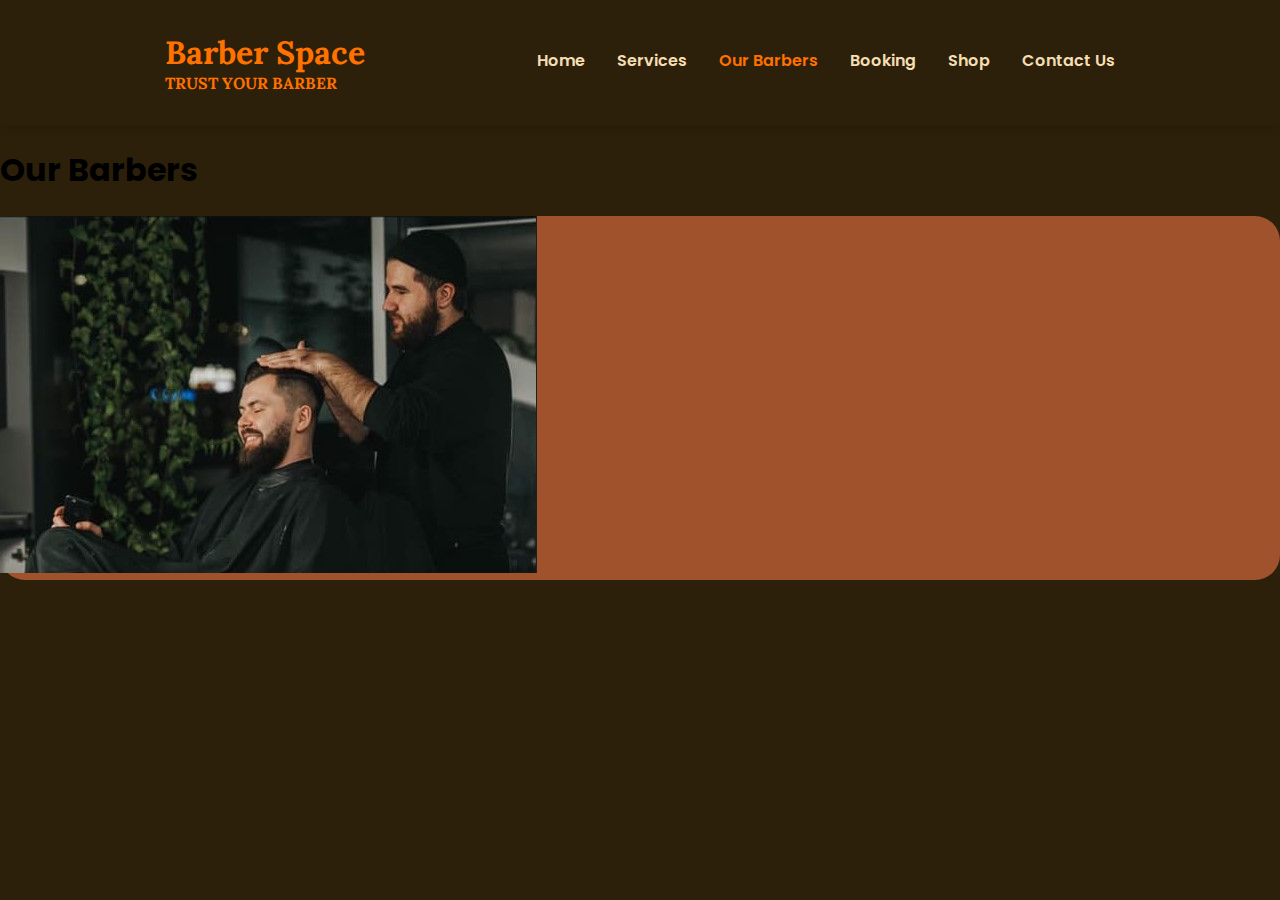
==== barbers.html @ 5543d582 "Start barbers page" ====
<!DOCTYPE html>
<html lang="en">
<head>
    <meta charset="UTF-8">
    <meta http-equiv="X-UA-Compatible" content="IE=edge">
    <meta name="viewport" content="width=device-width, initial-scale=1.0">
    <title>Barber Space</title>
    <link rel="stylesheet" href="style.css">
</head>
<body>
    <header class="header">
        <div class="container container-nav">
            <div class="site-title">
              <h1>Barber Space</h1>
              <p class="catchphrase">Trust your barber</p>
            </div>
            <!--Navigation links-->
            <nav>
                <ul>    
                    <li><a href="index.html">Home</a></li>
                    <li><a href="services.html">Services</a></li>
                    <li><a href="barbers.html" class="current-page">Our Barbers</a></li>
                    <li><a href="booking.html">Booking</a></li>
                    <li><a href="shop.html">Shop</a></li>
                    <li><a href="contacts.html">Contact Us</a></li>
                </ul>
             </nav>
        </div>
    </header>
    <main class="barbers">
        <sectction>
            <div class="row">
                <h1>Our Barbers</h1>
            </div>
            <div class="row">
                <div class="column">
                    <div class="card">
                        <div class="img-barbers">
                            <img src="img/ArtemShilman.jpg" alt="">
                        </div>
                    </div>
                </div>
            </div>
        </sectction>
    </main>
</body>
</html>
---- style.css ----
/*Fonts*/
@import url('https://fonts.googleapis.com/css2?family=Lora:wght@400;500;600;700&display=swap');
@import url('https://fonts.googleapis.com/css2?family=Poppins:wght@100;200;300;400;500;600;700;800;900&display=swap');

/*Header*/
* {
    box-sizing: border-box;
}

body {
    margin: 0;
    padding: 0;
    font-family: "poppins", sans-serif;
    height: 100vh;
    background-color: #2c200a;
}

.site-title h1{
    font-weight: 700;
    font-family: "lora", "san-serif";
    color: #ff7200;
    font-size: 2rem;
    margin: 0;
}

.catchphrase {
    font-weight: 700;
    font-family: "lora", "san-serif";
    color: #ff7200;
    font-size: 1rem;
    margin: 0;
    text-transform: uppercase;
}

.container {
    width: 90%;
    max-width: 950px;
    margin: 0 auto;
}

.container-nav {
    display: flex;
    justify-content: space-between;
}

header {
    background-color: bla;
    padding: 2em 0;
    box-shadow: 0 4px 8px 0 rgba(22, 22, 22, 0.19);
}

@media (max-width: 675px) {
    .container-nav {
        flex-direction: column;
    }

    header {
        text-align: center;
    }
}

nav ul {
    list-style-type: none;
    padding: 0;
    display: flex;
    justify-content: center;
}

nav li {
    margin-left: 2em;
}

nav a {
    text-decoration: none;
    color: wheat;
    font-weight: 600;
    text-transform: capitalize;
    padding: 2em 0;
}

nav a:hover,
nav a:focus {
    color: beige;
}

.current-page {
    color:#ff7200;
}

.current-page:hover {
    color:#ff7200;
}

@media (max-width: 675px) {
    nav ul {
        flex-direction: column;
    }
    nav li {
        margin: 0.5em 0;
    }
}

/*Home page*/
.overlay {
    position: absolute;
    height: 100%;
    width: 100%;
    top: 0;
    left: 0;
    background: rgba(0, 0, 0, 0.15);
    color: white;
    display: flex;
    align-items: center;
    justify-content: center;
    flex-direction: column;
}

.landing-text {
    display: table-cell;
    text-align: center;
    vertical-align: middle;
}

.landing-text h3 {
    font-weight: 700;
    color: white;
    font-family: "Lora", sans-serif;
}

.landing-text h1 {
    font-size: 450%;
    font-weight: 700;
    color: white;
    font-family: "Lora", sans-serif;
    padding-bottom: 0;
    margin: 0 0;
}

@media (max-width: 675px) {
    .landing-text h1 {
        font-size: 260%;
    }
}

.btn-hire {
    background-color:#57321c;
    border: none;
    color: white;
    padding: 15px 32px;
    text-align: center;
    text-decoration: none;
    display: inline-block;
    font-size: 15px;
    margin: 4px 2px;
    cursor: pointer;
    border-radius: 43px;
    transition: all 0.3s ease;
}

.btn-hire:hover,
.btn-hire:focus {
    background-color: #ff7200;
}

@media (max-width: 800px) {
    .btn-hire {
        padding: 8px 16px;
    }
}

#hr-main {
    width: 100%;
    height: 5px;
    border-radius: 1rem;
    background-color: white;
    margin-bottom: 8px;
}

/*Services*/
.slider {
    min-height: 100vh;
    display: flex;
    align-items: center;
    justify-content: center;
    background-color: beige;
}

.card-image {
    position: relative;
    height: 150px;
    width: 150px;
    border-radius: 50%;
    background: white;
    padding: 3px;
}

.card-image .card-img {
    height: 100%;
    width: 100%;
    object-fit: cover;
    border-radius: 50%;
    border: 4px solid black;
}

.card {
    border-radius: 25px;
    background-color:sienna;
}

.slide-content {
    margin: 0 40px;
    background-color: beige;
    overflow: hidden;
    border-radius: 25px;
}

.image-content,
.card-content {
    padding: 10px 14px;
    display: flex;
    flex-direction: column;
    align-items: center;
}

.service {
    font-size: 20px;
    font-weight: 500;
    color: white;
}

.price {
    font-size: 15px;
    color: white;
    text-align: center;
}

.image-content {
    row-gap: 5px;
    position: relative;
    padding: 25px 0;
}

.button-service {
    border: none;
    font-size: 16px;
    color: white;
    padding: 8px 16px;
    background-color: #57321c;
    border-radius: 6px;
    margin: 14px;
    cursor: pointer;
    transition: all 0.3s ease;
}

.button-service:hover {
    background:#ff7200;
}

.overlay-servicers {
    position: absolute;
    height: 100%;
    width: 100%;
    background-color:#57321c;
    left: 0;
    top: 0;
    border-radius: 25px 25px 0 25px;
}

.overlay-servicers::before,
.overlay-servicers::after {
    position: absolute;
    content: '';
    height: 40px;
    width: 40px;
    background-color: #57321c;
    right: 0;
    bottom: -40px;
}

.overlay-servicers::after {
    border-radius: 0 25px 0 0;
    background-color: sienna;
}

.slide-container {
    max-width: 1120px;
    width: 100%;
    background-color: beige;
    padding: 40px 0;
}

.swiper-navBtn {
    color: black;
}

.swiper-navBtn:hover {
    color:#ff7200;
    transition: all 0.3s ease;
}

.swiper-navBtn::before,
.swiper-navBtn::after {
    font-size: 40px;
} 

.swiper-button-next {
    right: 0;
}

.swiper-button-prev {
    left: 0;
}

.swiper-pagination-bullet {
    background-color: black;
    opacity: 1;
}

.swiper-pagination-bullet-active {
    background-color: wheat;
}

@media screen and (max-width: 768px) {
    .swiper-navBtn {
        display: none;
    }
    .slider-content {
        margin: 0 10px;
    }
}

/*Barbers page*/
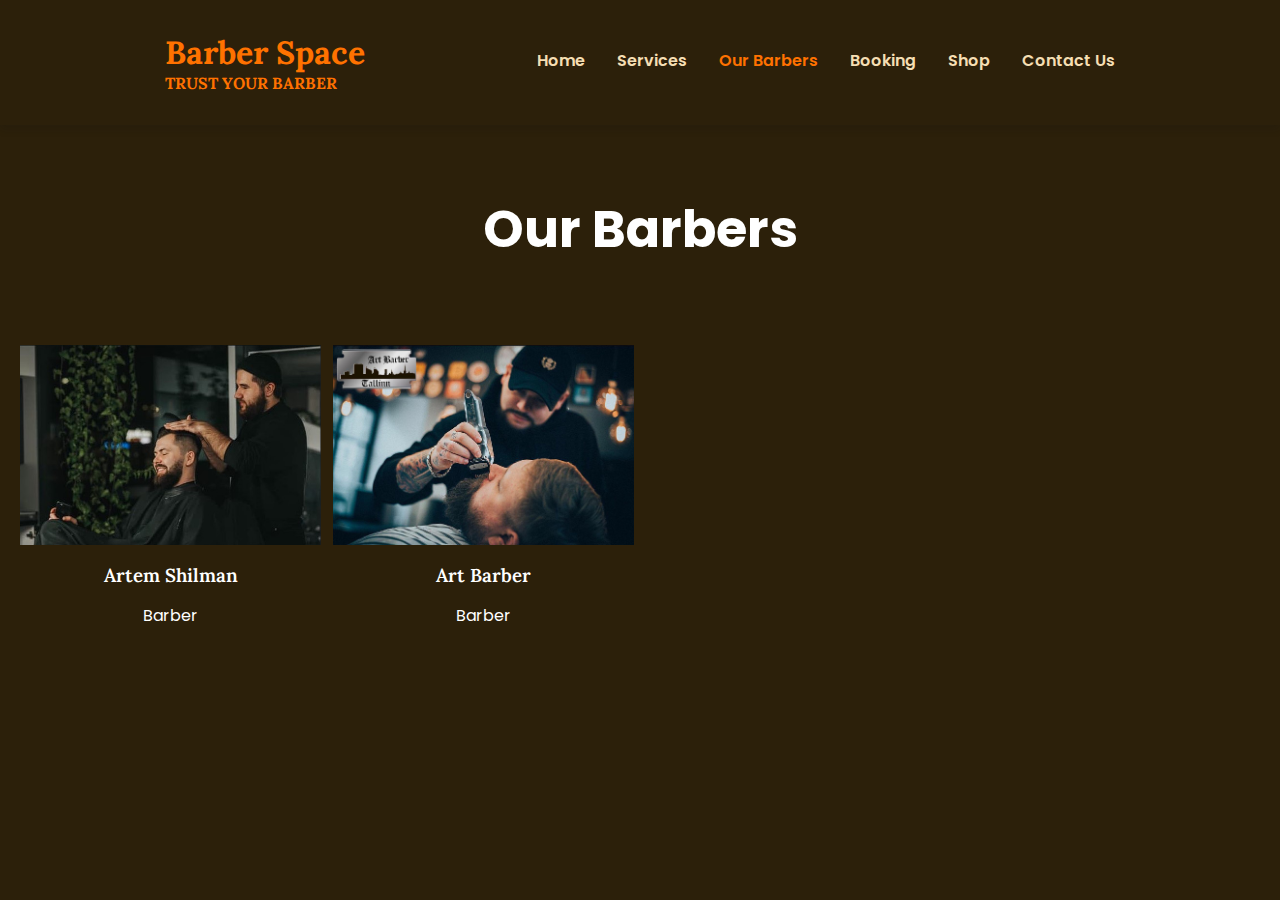
==== commit e7c72377: "Added barber page" ====
--- a/barbers.html
+++ b/barbers.html
@@ -5,7 +5,7 @@
     <meta http-equiv="X-UA-Compatible" content="IE=edge">
     <meta name="viewport" content="width=device-width, initial-scale=1.0">
     <title>Barber Space</title>
-    <link rel="stylesheet" href="style.css">
+    <link rel="stylesheet" href="CSS/style.css">
 </head>
 <body>
     <header class="header">
@@ -27,21 +27,27 @@
              </nav>
         </div>
     </header>
-    <main class="barbers">
-        <sectction>
-            <div class="row">
+    <main class="team">
+        <div class="team-container">
+            <div class="team-header">
                 <h1>Our Barbers</h1>
             </div>
-            <div class="row">
-                <div class="column">
-                    <div class="card">
-                        <div class="img-barbers">
-                            <img src="img/ArtemShilman.jpg" alt="">
-                        </div>
-                    </div>
-                </div>
+        </div>
+        <!--Barbers-->
+        <div class="row">
+            <!--Artem-->
+            <div class="column">
+                <img src="img/ArtemShilman.jpg" alt="" style="width: 100%;">
+                <h3>Artem Shilman</h3>
+                <p>Barber</p>
             </div>
-        </sectction>
+            <!--Art-->
+            <div class="column">
+                <img src="img/ArtBarber.jpg" alt="" style="width: 100%;">
+                <h3>Art Barber</h3>
+                <p>Barber</p>
+            </div>
+        </div>
     </main>
 </body>
 </html>--- a/CSS/style.css
+++ b/CSS/style.css
@@ -0,0 +1,410 @@
+/*Fonts*/
+@import url('https://fonts.googleapis.com/css2?family=Lora:wght@400;500;600;700&display=swap');
+@import url('https://fonts.googleapis.com/css2?family=Poppins:wght@100;200;300;400;500;600;700;800;900&display=swap');
+
+/*Header*/
+* {
+    box-sizing: border-box;
+}
+
+body {
+    margin: 0;
+    padding: 0;
+    font-family: "poppins", sans-serif;
+    height: 100vh;
+    background-color: #2c200a;
+}
+
+.site-title h1{
+    font-weight: 700;
+    font-family: "lora", "san-serif";
+    color: #ff7200;
+    font-size: 2rem;
+    margin: 0;
+}
+
+.catchphrase {
+    font-weight: 700;
+    font-family: "lora", "san-serif";
+    color: #ff7200;
+    font-size: 1rem;
+    margin: 0;
+    text-transform: uppercase;
+}
+
+.container {
+    width: 90%;
+    max-width: 950px;
+    margin: 0 auto;
+}
+
+.container-nav {
+    display: flex;
+    justify-content: space-between;
+}
+
+header {
+    background-color: bla;
+    padding: 2em 0;
+    box-shadow: 0 4px 8px 0 rgba(22, 22, 22, 0.19);
+}
+
+@media (max-width: 675px) {
+    .container-nav {
+        flex-direction: column;
+    }
+
+    header {
+        text-align: center;
+    }
+}
+
+nav ul {
+    list-style-type: none;
+    padding: 0;
+    display: flex;
+    justify-content: center;
+}
+
+nav li {
+    margin-left: 2em;
+}
+
+nav a {
+    text-decoration: none;
+    color: wheat;
+    font-weight: 600;
+    text-transform: capitalize;
+    padding: 2em 0;
+}
+
+nav a:hover,
+nav a:focus {
+    color: beige;
+}
+
+.current-page {
+    color:#ff7200;
+}
+
+.current-page:hover {
+    color:#ff7200;
+}
+
+@media (max-width: 675px) {
+    nav ul {
+        flex-direction: column;
+    }
+    nav li {
+        margin: 0.5em 0;
+    }
+}
+
+/*Home page*/
+.overlay {
+    position: absolute;
+    height: 100%;
+    width: 100%;
+    top: 0;
+    left: 0;
+    background: rgba(0, 0, 0, 0.15);
+    color: white;
+    display: flex;
+    align-items: center;
+    justify-content: center;
+    flex-direction: column;
+}
+
+.landing-text {
+    display: table-cell;
+    text-align: center;
+    vertical-align: middle;
+}
+
+.landing-text h3 {
+    font-weight: 700;
+    color: white;
+    font-family: "Lora", sans-serif;
+}
+
+.landing-text h1 {
+    font-size: 450%;
+    font-weight: 700;
+    color: white;
+    font-family: "Lora", sans-serif;
+    padding-bottom: 0;
+    margin: 0 0;
+}
+
+@media (max-width: 675px) {
+    .landing-text h1 {
+        font-size: 260%;
+    }
+}
+
+.btn-hire {
+    background-color:#57321c;
+    border: none;
+    color: white;
+    padding: 15px 32px;
+    text-align: center;
+    text-decoration: none;
+    display: inline-block;
+    font-size: 15px;
+    margin: 4px 2px;
+    cursor: pointer;
+    border-radius: 43px;
+    transition: all 0.3s ease;
+}
+
+.btn-hire:hover,
+.btn-hire:focus {
+    background-color: #ff7200;
+}
+
+@media (max-width: 800px) {
+    .btn-hire {
+        padding: 8px 16px;
+    }
+}
+
+#hr-main {
+    width: 100%;
+    height: 5px;
+    border-radius: 1rem;
+    background-color: white;
+    margin-bottom: 8px;
+}
+
+/*Services*/
+.slider {
+    min-height: 100vh;
+    display: flex;
+    align-items: center;
+    justify-content: center;
+    background-color: beige;
+}
+
+.card-image {
+    position: relative;
+    height: 150px;
+    width: 150px;
+    border-radius: 50%;
+    background: white;
+    padding: 3px;
+}
+
+.card-image .card-img {
+    height: 100%;
+    width: 100%;
+    object-fit: cover;
+    border-radius: 50%;
+    border: 4px solid black;
+}
+
+.card {
+    border-radius: 25px;
+    background-color:sienna;
+}
+
+.slide-content {
+    margin: 0 40px;
+    background-color: beige;
+    overflow: hidden;
+    border-radius: 25px;
+}
+
+.image-content,
+.card-content {
+    padding: 10px 14px;
+    display: flex;
+    flex-direction: column;
+    align-items: center;
+    text-align: center;
+}
+
+.service {
+    font-size: 20px;
+    font-weight: 500;
+    color: white;
+    font-family: "Lora", sans-serif;
+}
+
+.price {
+    font-size: 15px;
+    color: white;
+    text-align: center;
+    font-family: "Lora", sans-serif;
+}
+
+.image-content {
+    row-gap: 5px;
+    position: relative;
+    padding: 25px 0;
+}
+
+.button-service {
+    border: none;
+    font-size: 16px;
+    color: white;
+    padding: 8px 16px;
+    background-color: #57321c;
+    border-radius: 6px;
+    margin: 14px;
+    cursor: pointer;
+    transition: all 0.3s ease;
+}
+
+.button-service:hover {
+    background:#ff7200;
+}
+
+.overlay-servicers {
+    position: absolute;
+    height: 100%;
+    width: 100%;
+    background-color:#57321c;
+    left: 0;
+    top: 0;
+    border-radius: 25px 25px 0 25px;
+}
+
+.overlay-servicers::before,
+.overlay-servicers::after {
+    position: absolute;
+    content: '';
+    height: 40px;
+    width: 40px;
+    background-color: #57321c;
+    right: 0;
+    bottom: -40px;
+}
+
+.overlay-servicers::after {
+    border-radius: 0 25px 0 0;
+    background-color: sienna;
+}
+
+.slide-container {
+    max-width: 1120px;
+    width: 100%;
+    background-color: beige;
+    padding: 40px 0;
+}
+
+.swiper-navBtn {
+    color: black;
+}
+
+.swiper-navBtn:hover {
+    color:#ff7200;
+    transition: all 0.3s ease;
+}
+
+.swiper-navBtn::before,
+.swiper-navBtn::after {
+    font-size: 40px;
+} 
+
+.swiper-button-next {
+    right: 0;
+}
+
+.swiper-button-prev {
+    left: 0;
+}
+
+.swiper-pagination-bullet {
+    background-color: black;
+    opacity: 1;
+}
+
+.swiper-pagination-bullet-active {
+    background-color: wheat;
+}
+
+@media screen and (max-width: 768px) {
+    .swiper-navBtn {
+        display: none;
+    }
+    .slider-content {
+        margin: 0 10px;
+    }
+}
+
+/*Barbers page*/
+.team-header {
+    text-align: center;
+    padding: 32px;
+}
+
+.team-header h1 {
+    text-align: center;
+    font-weight: 700;
+    font-size: 3.2rem;
+    color: white;
+}
+
+.team p {
+    font-weight: 600;
+    color: white;
+}
+
+.team .row {
+    display: -ms-flexbox;
+    display: flex;
+    -ms-flex-wrap: wrap;
+    flex-wrap: wrap;
+    padding: 0 14px;
+}
+
+@media (max-width: 600px) {
+    .team h1 {
+        font-size: x-large;
+    }
+}
+
+.team .column {
+    -ms-flex: 25%;
+    flex: 25%;
+    max-width: 25%;
+    padding: 0 6px;
+}
+
+.team .column img {
+    margin-top: 10px;
+    vertical-align: middle;
+    width: 100%;
+}
+
+.team .column h3 {
+    font-weight: 600;
+    font-family: "Lora", sans-serif;
+    color: white;
+    text-align: center;
+    margin-bottom: 3px;
+}
+
+.team .column p {
+    font-weight: 400;
+    color: white;
+    text-align: center;
+}
+
+@media (max-width: 800px) {
+    .team .column {
+        -ms-flex: 50%;
+        flex: 50%;
+        max-width: 50%;
+    }
+}
+
+@media (max-width: 600px) {
+    .team .column {
+        -ms-flex: 100%;
+        flex: 100%;
+        max-width: 100%;
+    }
+}
+
+
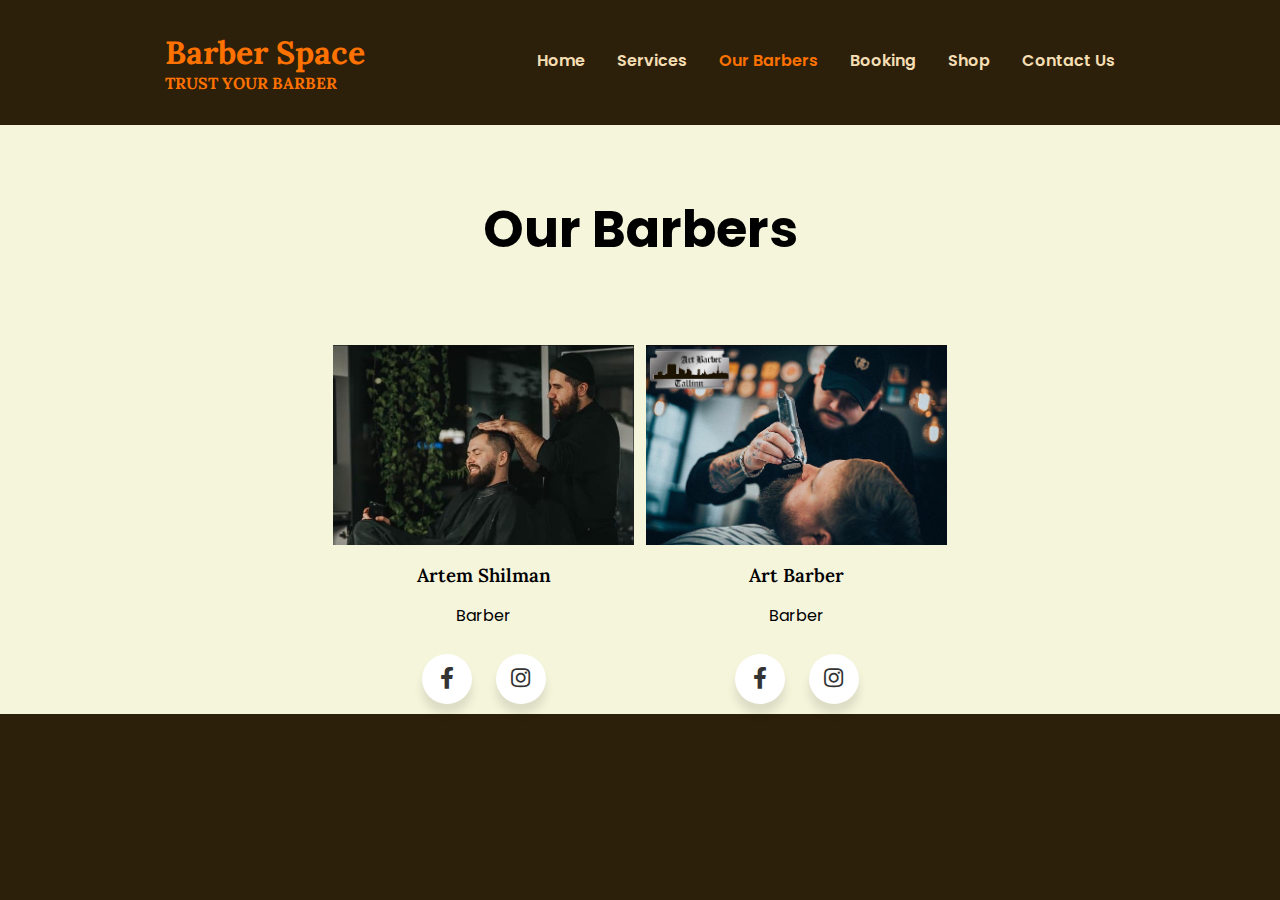
==== commit 7ff7d9c6: "Added social media icons" ====
--- a/barbers.html
+++ b/barbers.html
@@ -6,6 +6,8 @@
     <meta name="viewport" content="width=device-width, initial-scale=1.0">
     <title>Barber Space</title>
     <link rel="stylesheet" href="CSS/style.css">
+    <!--Icon library-->
+    <link rel='stylesheet' href='https://cdnjs.cloudflare.com/ajax/libs/font-awesome/5.15.1/css/all.min.css'>
 </head>
 <body>
     <header class="header">
@@ -40,12 +42,32 @@
                 <img src="img/ArtemShilman.jpg" alt="" style="width: 100%;">
                 <h3>Artem Shilman</h3>
                 <p>Barber</p>
+                <div class="wrapper">
+                    <a href="https://www.facebook.com/artyomshilman/" class="icon facebook">
+                      <div class="tooltip">Facebook</div>
+                      <span><i class="fab fa-facebook-f"></i></span>
+                    </a>
+                    <a href="https://www.instagram.com/artyomshilman/" class="icon instagram">
+                      <div class="tooltip">Instagram</div>
+                      <span><i class="fab fa-instagram"></i></span>
+                    </a>
+                  </div>
             </div>
             <!--Art-->
             <div class="column">
                 <img src="img/ArtBarber.jpg" alt="" style="width: 100%;">
                 <h3>Art Barber</h3>
                 <p>Barber</p>
+                <div class="wrapper">
+                    <a href="https://www.facebook.com/profile.php?id=100063679328447" class="icon facebook">
+                      <div class="tooltip">Facebook</div>
+                      <span><i class="fab fa-facebook-f"></i></span>
+                    </a>
+                    <a href="https://www.instagram.com/art.thebarber/" class="icon instagram">
+                      <div class="tooltip">Instagram</div>
+                      <span><i class="fab fa-instagram"></i></span>
+                    </a>
+                  </div>
             </div>
         </div>
     </main>
--- a/CSS/style.css
+++ b/CSS/style.css
@@ -342,17 +342,22 @@
     text-align: center;
     font-weight: 700;
     font-size: 3.2rem;
-    color: white;
+    color: black;
+}
+
+.team {
+    background-color: beige;
 }
 
 .team p {
     font-weight: 600;
-    color: white;
+    color: black;
 }
 
 .team .row {
     display: -ms-flexbox;
     display: flex;
+    flex: center;
     -ms-flex-wrap: wrap;
     flex-wrap: wrap;
     padding: 0 14px;
@@ -380,14 +385,14 @@
 .team .column h3 {
     font-weight: 600;
     font-family: "Lora", sans-serif;
-    color: white;
+    color: black;
     text-align: center;
     margin-bottom: 3px;
 }
 
 .team .column p {
     font-weight: 400;
-    color: white;
+    color: black;
     text-align: center;
 }
 
@@ -407,4 +412,82 @@
     }
 }
 
-
+main .row {
+    justify-content: center;
+}
+
+main .column {
+    text-align: center;
+}
+
+/*Social media icons*/
+.wrapper .icon{
+    position: relative;
+    background-color: #ffffff;
+    border-radius: 50%;
+    margin: 10px;
+    width: 50px;
+    height: 50px;
+    line-height: 50px;
+    font-size: 22px;
+    display: inline-block;
+    align-items: center;
+    box-shadow: 0 10px 10px rgba(0, 0, 0, 0.1);
+    cursor: pointer;
+    transition: all 0.2s cubic-bezier(0.68, -0.55, 0.265, 1.55);
+    color: #333;
+    text-decoration: none;
+  }
+
+  .wrapper .tooltip {
+    position: absolute;
+    top: 0;
+    line-height: 1.5;
+    font-size: 14px;
+    background-color: #ffffff;
+    color: #ffffff;
+    padding: 5px 8px;
+    border-radius: 5px;
+    box-shadow: 0 10px 10px rgba(0, 0, 0, 0.1);
+    opacity: 0;
+    pointer-events: none;
+    transition: all 0.3s cubic-bezier(0.68, -0.55, 0.265, 1.55);
+  }
+
+  .wrapper .tooltip::before {
+    position: absolute;
+    content: "";
+    height: 8px;
+    width: 8px;
+    background-color: #ffffff;
+    bottom: -3px;
+    left: 50%;
+    transform: translate(-50%) rotate(45deg);
+    transition: all 0.3s cubic-bezier(0.68, -0.55, 0.265, 1.55);
+  }
+  
+  .wrapper .icon:hover .tooltip {
+    top: -45px;
+    opacity: 1;
+    visibility: visible;
+    pointer-events: auto;
+  }
+
+  .wrapper .icon:hover span,
+  .wrapper .icon:hover .tooltip {
+    text-shadow: 0px -1px 0px rgba(0, 0, 0, 0.1);   
+  }
+
+  .wrapper .facebook:hover,
+  .wrapper .facebook:hover .tooltip,
+  .wrapper .facebook:hover .tooltip::before {
+    background-color: #3b5999;
+    color: #ffffff;
+  }
+
+  .wrapper .instagram:hover,
+  .wrapper .instagram:hover .tooltip,
+  .wrapper .instagram:hover .tooltip::before {
+    background-color: #e1306c;
+    color: #ffffff;
+  }
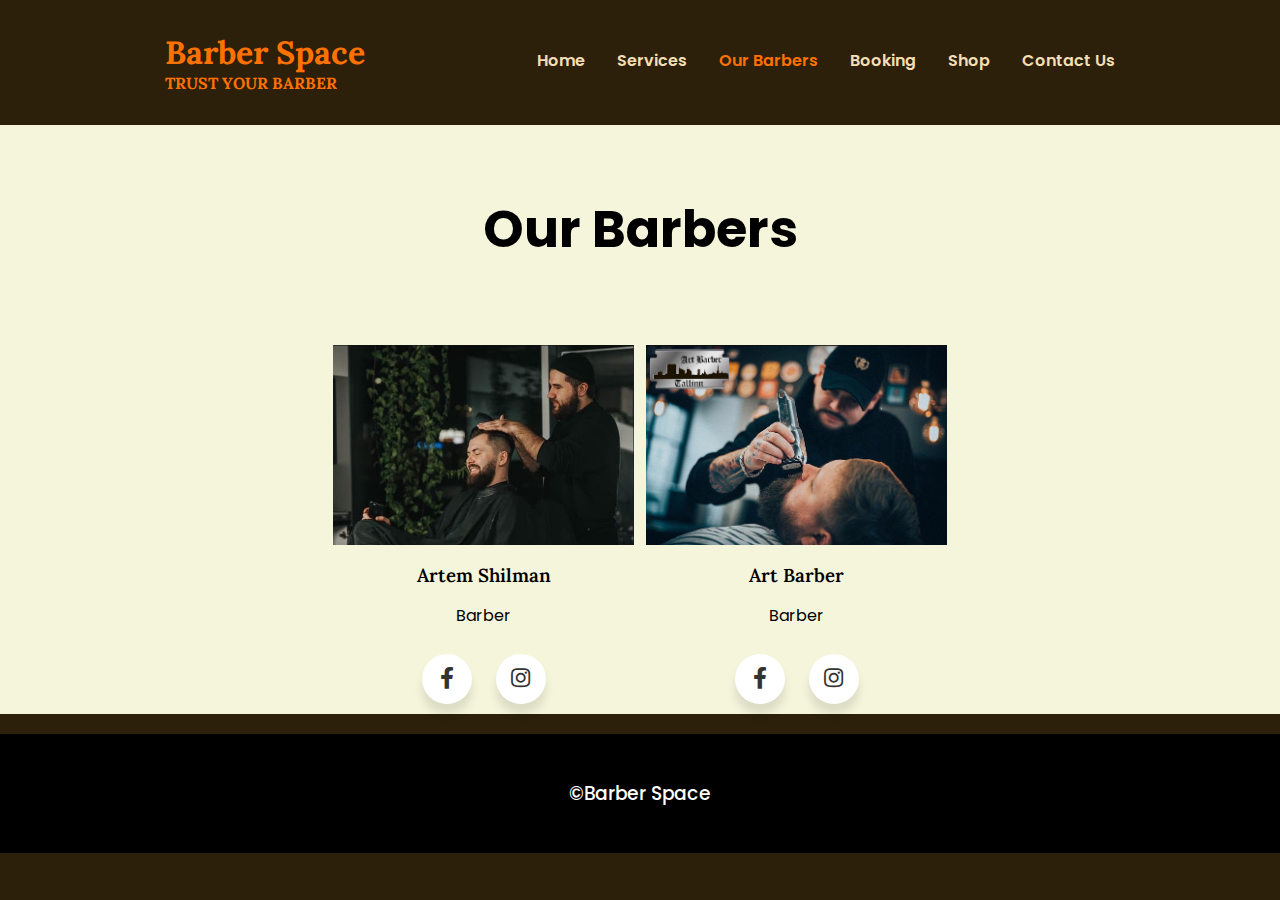
==== commit 22f9cafa: "Added footer to all pages" ====
--- a/barbers.html
+++ b/barbers.html
@@ -71,5 +71,8 @@
             </div>
         </div>
     </main>
+    <footer class="footer">
+      <h3><span id="demo">&copy;</span><a href="#">Barber Space</a></h3>
+  </footer>
 </body>
 </html>--- a/CSS/style.css
+++ b/CSS/style.css
@@ -465,7 +465,7 @@
     transform: translate(-50%) rotate(45deg);
     transition: all 0.3s cubic-bezier(0.68, -0.55, 0.265, 1.55);
   }
-  
+
   .wrapper .icon:hover .tooltip {
     top: -45px;
     opacity: 1;
@@ -491,3 +491,128 @@
     background-color: #e1306c;
     color: #ffffff;
   }
+
+/*Booking page*/
+  .booking {
+    background-color: beige;
+    display: flexbox;
+    display: flex;
+    flex: center;
+    -ms-flex-wrap: wrap;
+    flex-wrap: wrap;
+    padding: 0 14px;
+    text-align: center;
+  }
+
+  .booking-head h1 {
+    text-align: center;
+  }
+
+  .booking-head {
+    text-align: center;
+    padding: 32px;
+}
+
+.booking-head h1 {
+    text-align: center;
+    font-weight: 700;
+    font-size: 3.2rem;
+    color: black;
+}
+
+/*Contact page*/
+.contact h1 {
+    text-align: center;
+    font-weight: 700;
+    font-size: 3.2rem;
+    color: black;
+}
+
+.contact {
+    background-color: beige;
+}
+
+.flex-container {
+    display: flex;
+    flex-wrap: wrap;
+    text-align: center;
+    margin: 10px 2em;
+}
+
+.flex-item-left {
+    padding: 10px;
+    flex: 50%;
+}
+
+.flex-item-left h4{
+    font-weight: 700;
+    color: black;
+}
+
+.flex-item-left p {
+    font-weight: 400;
+    color: black;
+}
+
+.flex-itemright {
+    padding: 10px;
+    flex: 50%;
+}
+
+.flex-item-right form {
+    margin: 10px;
+}
+
+.flex-item-right form input [type="text"], select,textarea {
+    font-weight: 400;
+    width: 100%;
+    padding: 12px;
+    border: 1px solid #ccc;
+    border-radius: 4px;
+    box-sizing: border-box;
+    margin-bottom: 16px;
+    resize: vertical;
+}
+
+.flex-item-right button {
+    background-color:#57321c ;
+    border: none;
+    color: white;
+    padding: 15px 32px;
+    text-align: center;
+    text-decoration: none;
+    display: inline-block;
+    font-size: 16px;
+    margin: 4px 2px;
+    cursor: pointer;
+    border-radius: 3px;
+    width: 100%;
+}
+
+.flex-item-right button:hover,.flex-item-right button:focus {
+    background-color:#ff7200;
+    color: white;
+}
+
+@media (max-width: 800px) {
+    .flex-item-left,
+    .flex-item-right {
+        flex: 100%;
+    }
+}
+
+/*Footer*/
+footer {
+    padding: 26px;
+    text-align: center;
+    background-color: black;
+    margin-top: 20px;
+}
+
+footer h3 > span,
+footer h3 > a {
+    color: white;
+    text-decoration: none;
+    font-weight: 500;
+    margin: 0 auto;
+}
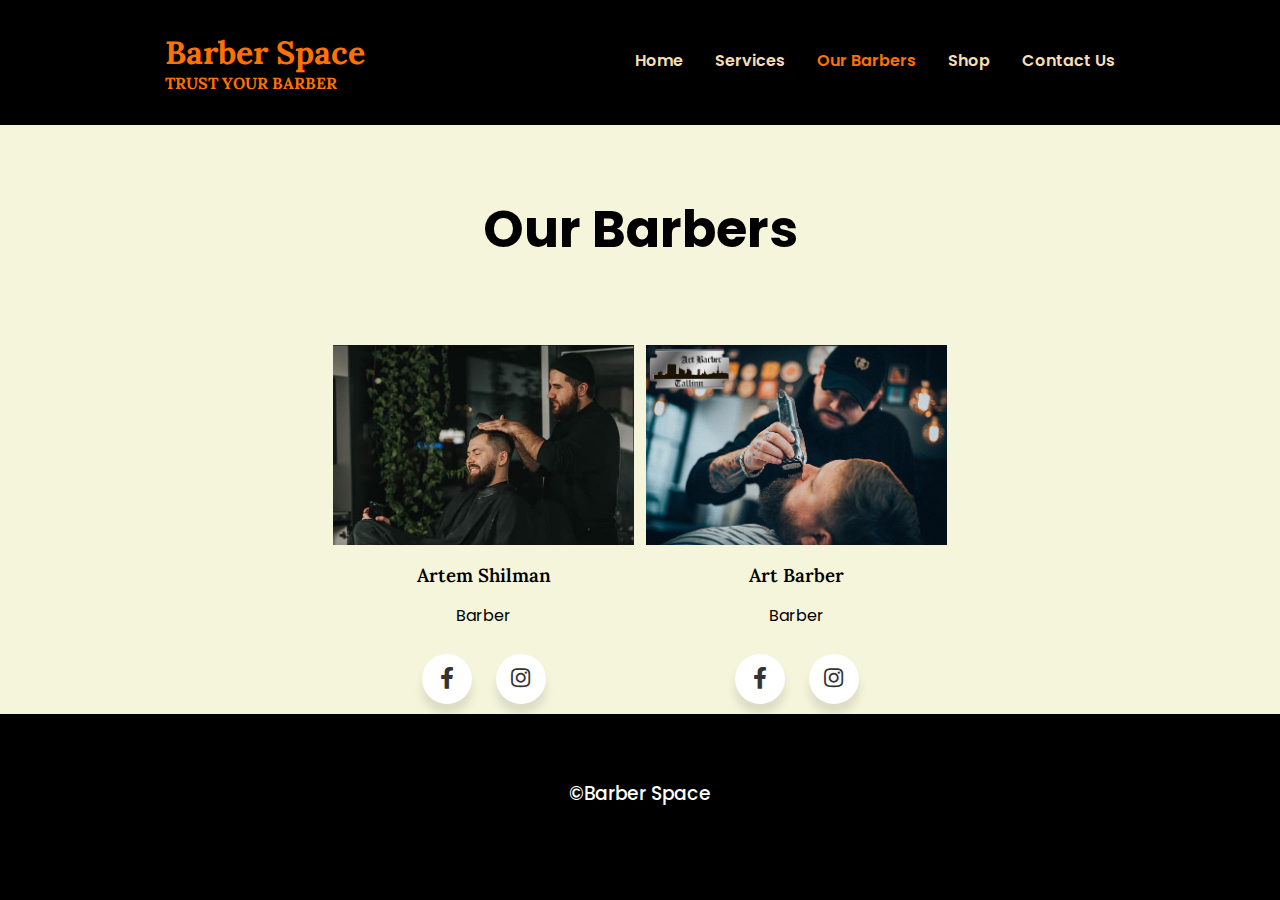
==== commit 92d56f12: "Add booking service and dbConnect" ====
--- a/barbers.html
+++ b/barbers.html
@@ -22,7 +22,7 @@
                     <li><a href="index.html">Home</a></li>
                     <li><a href="services.html">Services</a></li>
                     <li><a href="barbers.html" class="current-page">Our Barbers</a></li>
-                    <li><a href="booking.html">Booking</a></li>
+                    <!--<li><a href="booking.html">Booking</a></li>-->
                     <li><a href="shop.html">Shop</a></li>
                     <li><a href="contacts.html">Contact Us</a></li>
                 </ul>
--- a/CSS/style.css
+++ b/CSS/style.css
@@ -12,7 +12,7 @@
     padding: 0;
     font-family: "poppins", sans-serif;
     height: 100vh;
-    background-color: #2c200a;
+    background-color: black;
 }
 
 .site-title h1{
@@ -537,6 +537,8 @@
     flex-wrap: wrap;
     text-align: center;
     margin: 10px 2em;
+    display: flex;
+    flex: center;
 }
 
 .flex-item-left {
@@ -554,7 +556,7 @@
     color: black;
 }
 
-.flex-itemright {
+.flex-item-right {
     padding: 10px;
     flex: 50%;
 }
